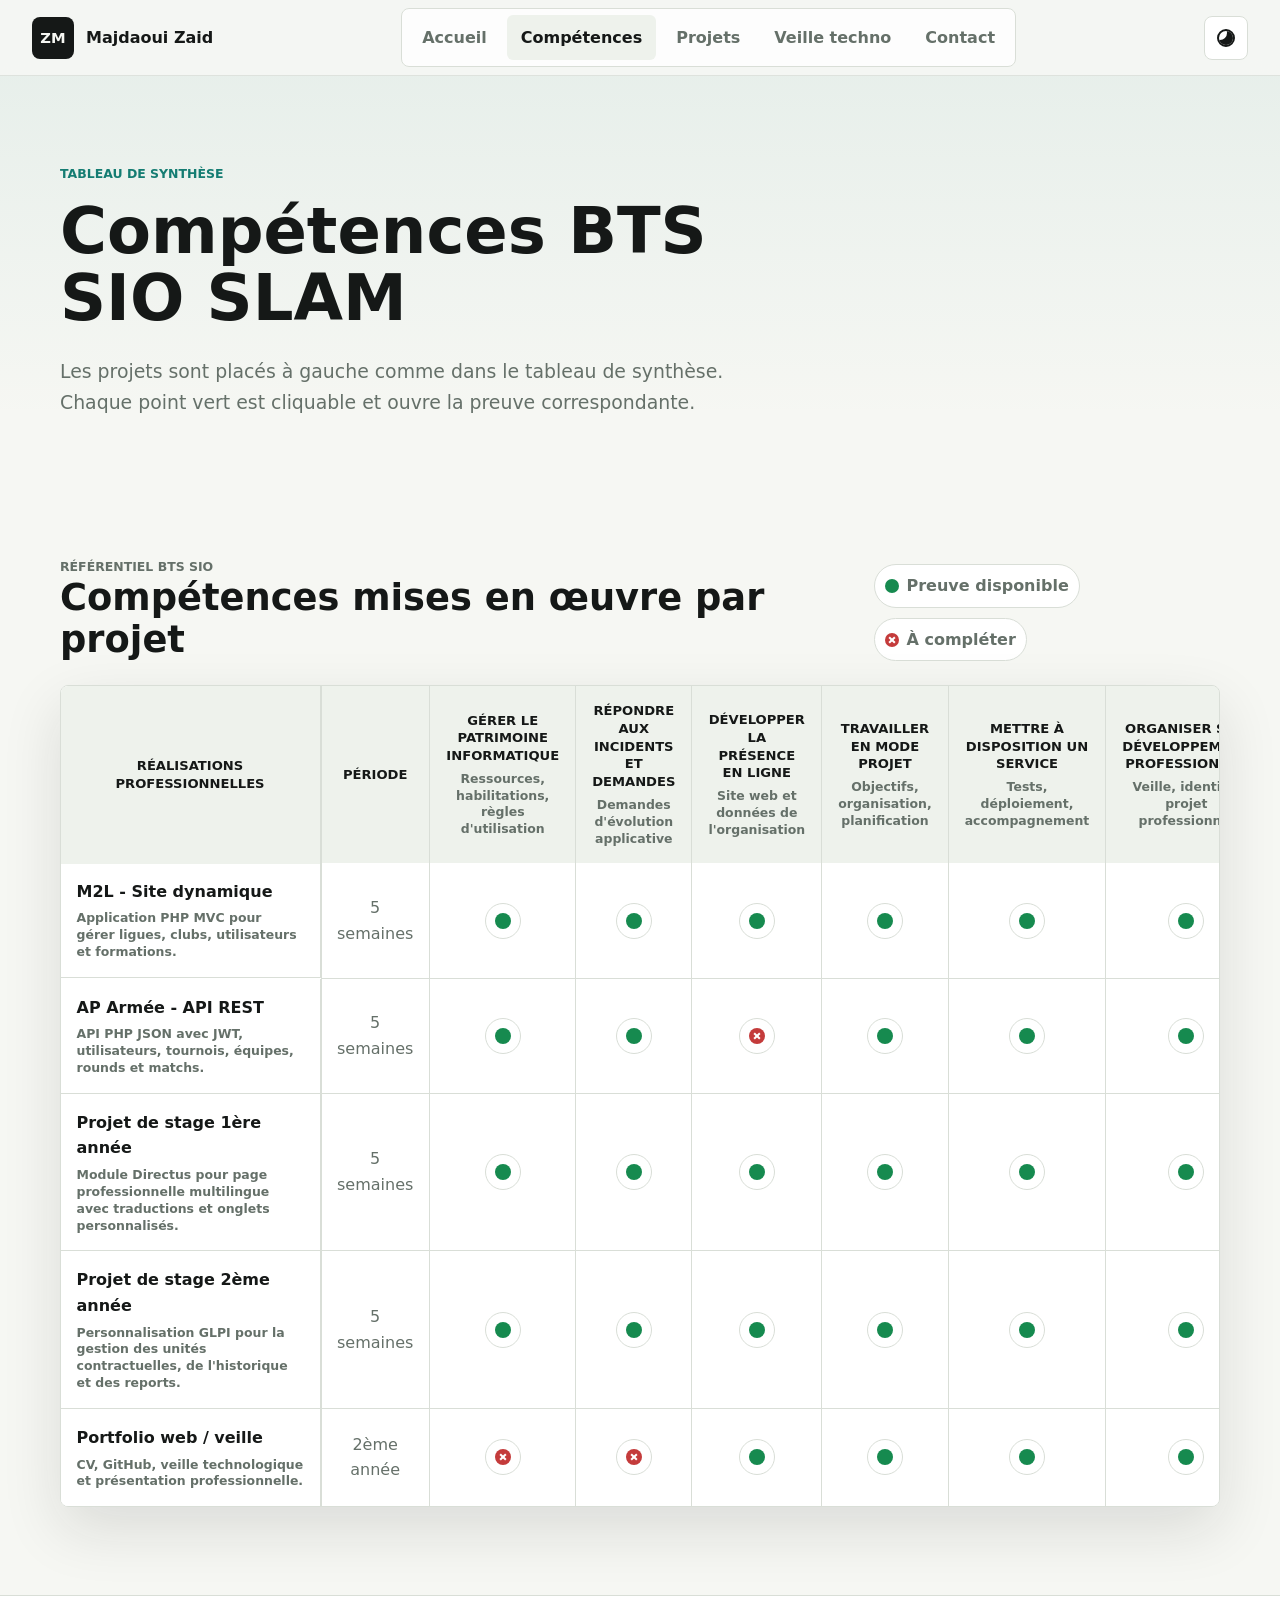
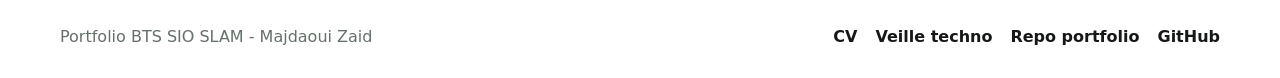
==== competences.html @ 41bd2ec0 "Initial commit Created from https://vercel.com/new" ====
<!DOCTYPE html>
<html lang="fr">
<head>
  <meta charset="UTF-8">
  <meta name="viewport" content="width=device-width, initial-scale=1.0">
  <meta name="description" content="Tableau de synthèse des compétences BTS SIO SLAM de Majdaoui Zaid avec preuves de validation.">
  <title>Compétences | Majdaoui Zaid</title>
  <link rel="stylesheet" href="css/styles.css">
</head>
<body data-page="competences">
  <header class="site-header" data-header>
    <a class="brand" href="index.html" aria-label="Accueil du portfolio">
      <span class="brand-mark">ZM</span>
      <span>Majdaoui Zaid</span>
    </a>
    <button class="nav-toggle" type="button" data-nav-toggle aria-label="Ouvrir le menu">
      <span></span>
      <span></span>
    </button>
    <nav class="main-nav" data-nav>
      <a href="index.html" data-nav-link>Accueil</a>
      <a href="competences.html" data-nav-link>Compétences</a>
      <a href="projets.html" data-nav-link>Projets</a>
      <a href="veille.html" data-nav-link>Veille techno</a>
      <a href="contact.html" data-nav-link>Contact</a>
    </nav>
    <button class="theme-toggle" type="button" data-theme-toggle aria-label="Changer de thème">
      <span class="theme-icon"></span>
    </button>
  </header>

  <main>
    <section class="page-hero">
      <div class="section-inner">
        <div data-reveal>
          <p class="eyebrow">Tableau de synthèse</p>
          <h1>Compétences BTS SIO SLAM</h1>
          <p class="lead">Les projets sont placés à gauche comme dans le tableau de synthèse. Chaque point vert est cliquable et ouvre la preuve correspondante.</p>
        </div>
      </div>
    </section>

    <section class="section">
      <div class="section-inner">
        <div class="table-toolbar" data-reveal>
          <div>
            <p class="eyebrow">Référentiel BTS SIO</p>
            <h2>Compétences mises en œuvre par projet</h2>
          </div>
          <div class="matrix-legend" aria-label="Légende du tableau">
            <span><i class="legend-dot"></i> Preuve disponible</span>
            <span><i class="legend-cross"></i> À compléter</span>
          </div>
        </div>

        <div class="table-wrap synthesis-wrap" data-reveal>
          <table class="synthesis-table">
            <thead>
              <tr>
                <th class="project-head">Réalisations professionnelles</th>
                <th>Période</th>
                <th>
                  <span>Gérer le patrimoine informatique</span>
                  <small>Ressources, habilitations, règles d'utilisation</small>
                </th>
                <th>
                  <span>Répondre aux incidents et demandes</span>
                  <small>Demandes d'évolution applicative</small>
                </th>
                <th>
                  <span>Développer la présence en ligne</span>
                  <small>Site web et données de l'organisation</small>
                </th>
                <th>
                  <span>Travailler en mode projet</span>
                  <small>Objectifs, organisation, planification</small>
                </th>
                <th>
                  <span>Mettre à disposition un service</span>
                  <small>Tests, déploiement, accompagnement</small>
                </th>
                <th>
                  <span>Organiser son développement professionnel</span>
                  <small>Veille, identité, projet professionnel</small>
                </th>
              </tr>
            </thead>
            <tbody>
              <tr>
                <th scope="row">
                  <strong>M2L - Site dynamique</strong>
                  <small>Application PHP MVC pour gérer ligues, clubs, utilisateurs et formations.</small>
                </th>
                <td>5 semaines</td>
                <td><button class="matrix-mark is-valid" type="button" data-evidence-id="standards" aria-label="Voir la preuve M2L pour gérer le patrimoine informatique"><span></span></button></td>
                <td><button class="matrix-mark is-valid" type="button" data-evidence-id="evolutions" aria-label="Voir la preuve M2L pour les demandes applicatives"><span></span></button></td>
                <td><button class="matrix-mark is-valid" type="button" data-evidence-id="presence" aria-label="Voir la preuve M2L pour la présence en ligne"><span></span></button></td>
                <td><button class="matrix-mark is-valid" type="button" data-evidence-id="projet" aria-label="Voir la preuve M2L pour le mode projet"><span></span></button></td>
                <td><button class="matrix-mark is-valid" type="button" data-evidence-id="tests" aria-label="Voir la preuve M2L pour la mise à disposition"><span></span></button></td>
                <td><button class="matrix-mark is-valid" type="button" data-evidence-id="environnement" aria-label="Voir la preuve M2L pour le développement professionnel"><span></span></button></td>
              </tr>
              <tr>
                <th scope="row">
                  <strong>AP Armée - API REST</strong>
                  <small>API PHP JSON avec JWT, utilisateurs, tournois, équipes, rounds et matchs.</small>
                </th>
                <td>5 semaines</td>
                <td><button class="matrix-mark is-valid" type="button" data-evidence-id="habilitations" aria-label="Voir la preuve AP Armée pour gérer le patrimoine informatique"><span></span></button></td>
                <td><button class="matrix-mark is-valid" type="button" data-evidence-id="slam-maintenance" aria-label="Voir la preuve AP Armée pour les demandes applicatives"><span></span></button></td>
                <td><span class="matrix-mark is-missing" aria-label="Non validée"><span></span></span></td>
                <td><button class="matrix-mark is-valid" type="button" data-evidence-id="planning" aria-label="Voir la preuve AP Armée pour le mode projet"><span></span></button></td>
                <td><button class="matrix-mark is-valid" type="button" data-evidence-id="deploiement" aria-label="Voir la preuve AP Armée pour la mise à disposition"><span></span></button></td>
                <td><button class="matrix-mark is-valid" type="button" data-evidence-id="identite" aria-label="Voir la preuve AP Armée pour le développement professionnel"><span></span></button></td>
              </tr>
              <tr>
                <th scope="row">
                  <strong>Projet de stage 1ère année</strong>
                  <small>Module Directus pour page professionnelle multilingue avec traductions et onglets personnalisés.</small>
                </th>
                <td>5 semaines</td>
                <td><button class="matrix-mark is-valid" type="button" data-evidence-id="stage-patrimoine" aria-label="Voir la preuve stage pour gérer le patrimoine informatique"><span></span></button></td>
                <td><button class="matrix-mark is-valid" type="button" data-evidence-id="stage-demandes" aria-label="Voir la preuve stage pour les demandes applicatives"><span></span></button></td>
                <td><button class="matrix-mark is-valid" type="button" data-evidence-id="stage-presence" aria-label="Voir la preuve stage pour la présence en ligne"><span></span></button></td>
                <td><button class="matrix-mark is-valid" type="button" data-evidence-id="stage-projet" aria-label="Voir la preuve stage pour le mode projet"><span></span></button></td>
                <td><button class="matrix-mark is-valid" type="button" data-evidence-id="stage-service" aria-label="Voir la preuve stage pour la mise à disposition"><span></span></button></td>
                <td><button class="matrix-mark is-valid" type="button" data-evidence-id="stage-pro" aria-label="Voir la preuve stage pour le développement professionnel"><span></span></button></td>
              </tr>
              <tr>
                <th scope="row">
                  <strong>Projet de stage 2ème année</strong>
                  <small>Personnalisation GLPI pour la gestion des unités contractuelles, de l'historique et des reports.</small>
                </th>
                <td>5 semaines</td>
                <td><button class="matrix-mark is-valid" type="button" data-evidence-id="stage2-patrimoine" aria-label="Voir la preuve stage GLPI pour gérer le patrimoine informatique"><span></span></button></td>
                <td><button class="matrix-mark is-valid" type="button" data-evidence-id="stage2-demandes" aria-label="Voir la preuve stage GLPI pour les demandes applicatives"><span></span></button></td>
                <td><button class="matrix-mark is-valid" type="button" data-evidence-id="stage2-presence" aria-label="Voir la preuve stage GLPI pour la présence en ligne"><span></span></button></td>
                <td><button class="matrix-mark is-valid" type="button" data-evidence-id="stage2-projet" aria-label="Voir la preuve stage GLPI pour le mode projet"><span></span></button></td>
                <td><button class="matrix-mark is-valid" type="button" data-evidence-id="stage2-service" aria-label="Voir la preuve stage GLPI pour la mise à disposition"><span></span></button></td>
                <td><button class="matrix-mark is-valid" type="button" data-evidence-id="stage2-pro" aria-label="Voir la preuve stage GLPI pour le développement professionnel"><span></span></button></td>
              </tr>
              <tr>
                <th scope="row">
                  <strong>Portfolio web / veille</strong>
                  <small>CV, GitHub, veille technologique et présentation professionnelle.</small>
                </th>
                <td>2ème année</td>
                <td><span class="matrix-mark is-missing" aria-label="Non validée"><span></span></span></td>
                <td><span class="matrix-mark is-missing" aria-label="Non validée"><span></span></span></td>
                <td><button class="matrix-mark is-valid" type="button" data-evidence-id="identite" aria-label="Voir la preuve portfolio pour la présence en ligne"><span></span></button></td>
                <td><button class="matrix-mark is-valid" type="button" data-evidence-id="professionnel" aria-label="Voir la preuve portfolio pour le mode projet"><span></span></button></td>
                <td><button class="matrix-mark is-valid" type="button" data-evidence-id="documentation" aria-label="Voir la preuve portfolio pour la mise à disposition"><span></span></button></td>
                <td><button class="matrix-mark is-valid" type="button" data-evidence-id="veille" aria-label="Voir la preuve portfolio pour le développement professionnel"><span></span></button></td>
              </tr>
            </tbody>
          </table>
        </div>

      </div>
    </section>
  </main>

  <dialog class="evidence-modal" data-evidence-modal>
    <div class="modal-card">
      <button class="icon-button modal-close" type="button" data-modal-close aria-label="Fermer">&times;</button>
      <div class="modal-content">
        <div>
          <p class="eyebrow" data-modal-project></p>
          <h2 data-modal-title></h2>
          <p data-modal-description></p>
          <dl class="proof-list">
            <div>
              <dt>Projet concerné</dt>
              <dd data-modal-project-detail></dd>
            </div>
            <div>
              <dt>Preuve</dt>
              <dd data-modal-proof></dd>
            </div>
          </dl>
        </div>
        <figure class="modal-figure">
          <img data-modal-image src="" alt="">
          <figcaption data-modal-caption></figcaption>
        </figure>
      </div>
    </div>
  </dialog>

  <footer class="site-footer">
    <div class="section-inner footer-grid">
      <p>Portfolio BTS SIO SLAM - Majdaoui Zaid</p>
      <div class="footer-links">
        <a href="assets/cv-Majd.pdf" target="_blank" rel="noopener">CV</a>
        <a href="veille.html">Veille techno</a>
        <a href="https://github.com/ZaidMajd/portfolioZaid" target="_blank" rel="noopener">Repo portfolio</a>
        <a href="https://github.com/ZaidMajd" target="_blank" rel="noopener">GitHub</a>
      </div>
    </div>
  </footer>

  <script src="js/main.js"></script>
</body>
</html>
---- css/styles.css ----
:root {
  color-scheme: light;
  --bg: #f6f7f3;
  --surface: #ffffff;
  --surface-soft: #eef2ec;
  --text: #151817;
  --muted: #657069;
  --line: #d9ded7;
  --accent: #147c72;
  --accent-2: #c65f46;
  --accent-3: #556d9a;
  --success: #168a4f;
  --danger: #c43b3b;
  --shadow: 0 22px 60px rgba(21, 24, 23, 0.12);
  --radius: 8px;
  --header-height: 76px;
}

html[data-theme="dark"] {
  color-scheme: dark;
  --bg: #111412;
  --surface: #191d1a;
  --surface-soft: #202720;
  --text: #f3f4ef;
  --muted: #aeb8af;
  --line: #313a33;
  --accent: #4cc0ad;
  --accent-2: #e08a70;
  --accent-3: #93a8d8;
  --shadow: 0 22px 60px rgba(0, 0, 0, 0.32);
}

* {
  box-sizing: border-box;
}

html {
  scroll-behavior: smooth;
}

body {
  margin: 0;
  min-height: 100vh;
  background:
    linear-gradient(180deg, rgba(20, 124, 114, 0.08), transparent 420px),
    var(--bg);
  color: var(--text);
  font-family: Inter, ui-sans-serif, system-ui, -apple-system, BlinkMacSystemFont, "Segoe UI", sans-serif;
  font-size: 16px;
  line-height: 1.6;
}

body.nav-open {
  overflow: hidden;
}

img {
  display: block;
  max-width: 100%;
}

a {
  color: inherit;
  text-decoration: none;
}

button,
input,
textarea {
  font: inherit;
}

.site-header {
  position: sticky;
  top: 0;
  z-index: 30;
  display: grid;
  grid-template-columns: auto 1fr auto;
  align-items: center;
  min-height: var(--header-height);
  padding: 0 32px;
  border-bottom: 1px solid color-mix(in srgb, var(--line), transparent 20%);
  background: color-mix(in srgb, var(--bg), transparent 8%);
  backdrop-filter: blur(18px);
}

.brand {
  display: inline-flex;
  align-items: center;
  gap: 12px;
  font-weight: 800;
}

.brand-mark {
  display: grid;
  place-items: center;
  width: 42px;
  height: 42px;
  border-radius: var(--radius);
  background: var(--text);
  color: var(--bg);
  font-size: 0.92rem;
}

.main-nav {
  justify-self: center;
  display: inline-flex;
  gap: 6px;
  padding: 6px;
  border: 1px solid var(--line);
  border-radius: var(--radius);
  background: color-mix(in srgb, var(--surface), transparent 20%);
}

.main-nav a {
  position: relative;
  padding: 10px 14px;
  border-radius: 6px;
  color: var(--muted);
  font-weight: 700;
  transition: color 180ms ease, background 180ms ease;
}

.main-nav a:hover,
.main-nav a.is-active {
  color: var(--text);
  background: var(--surface-soft);
}

.theme-toggle,
.nav-toggle,
.icon-button {
  display: grid;
  place-items: center;
  width: 44px;
  height: 44px;
  border: 1px solid var(--line);
  border-radius: var(--radius);
  background: var(--surface);
  color: var(--text);
  cursor: pointer;
  transition: transform 180ms ease, border-color 180ms ease, background 180ms ease;
}

.theme-toggle:hover,
.nav-toggle:hover,
.icon-button:hover {
  transform: translateY(-2px);
  border-color: var(--accent);
}

.theme-icon {
  width: 18px;
  height: 18px;
  border-radius: 50%;
  border: 2px solid currentColor;
  box-shadow: inset -6px -5px 0 currentColor;
}

html[data-theme="dark"] .theme-icon {
  box-shadow: inset 6px 5px 0 transparent;
}

.nav-toggle {
  display: none;
}

.nav-toggle span {
  width: 18px;
  height: 2px;
  background: currentColor;
}

.section,
.page-hero,
.hero {
  padding: 88px 0;
}

.hero {
  min-height: calc(100vh - var(--header-height));
  display: grid;
  align-items: center;
}

.section-inner {
  width: min(1160px, calc(100% - 40px));
  margin: 0 auto;
}

.hero-grid,
.page-hero-grid,
.split-layout,
.contact-grid {
  display: grid;
  grid-template-columns: minmax(0, 1.1fr) minmax(320px, 0.9fr);
  gap: 48px;
  align-items: center;
}

.page-hero {
  padding-bottom: 52px;
}

.hero-copy h1,
.page-hero h1 {
  max-width: 780px;
  margin: 0;
  font-size: 4rem;
  line-height: 1.05;
}

.section-heading h2,
.split-layout h2,
.table-toolbar h2,
.slim-heading h2 {
  margin: 0;
  font-size: 2.3rem;
  line-height: 1.15;
}

.eyebrow {
  margin: 0 0 14px;
  color: var(--accent);
  font-size: 0.78rem;
  font-weight: 900;
  text-transform: uppercase;
}

.lead {
  max-width: 710px;
  margin: 24px 0 0;
  color: var(--muted);
  font-size: 1.18rem;
}

.hero-actions {
  display: flex;
  flex-wrap: wrap;
  gap: 12px;
  margin-top: 34px;
}

.button {
  display: inline-flex;
  align-items: center;
  justify-content: center;
  min-height: 46px;
  padding: 0 18px;
  border: 1px solid transparent;
  border-radius: var(--radius);
  font-weight: 800;
  transition: transform 180ms ease, box-shadow 180ms ease, background 180ms ease, border-color 180ms ease;
}

.button:hover {
  transform: translateY(-2px);
}

.button-primary {
  background: var(--accent);
  color: #ffffff;
  box-shadow: 0 16px 34px color-mix(in srgb, var(--accent), transparent 70%);
}

.button-secondary {
  border-color: var(--line);
  background: var(--surface);
  color: var(--text);
}

.quick-facts {
  display: grid;
  grid-template-columns: repeat(3, minmax(0, 1fr));
  gap: 12px;
  margin: 40px 0 0;
}

.quick-facts div,
.tech-card,
.contact-item,
.contact-form,
.project-card,
.profile-panel {
  border: 1px solid var(--line);
  border-radius: var(--radius);
  background: color-mix(in srgb, var(--surface), transparent 3%);
  box-shadow: var(--shadow);
}

.quick-facts div {
  padding: 16px;
  box-shadow: none;
}

.quick-facts dt {
  color: var(--muted);
  font-size: 0.78rem;
  font-weight: 800;
  text-transform: uppercase;
}

.quick-facts dd {
  margin: 4px 0 0;
  font-weight: 900;
}

.profile-panel {
  overflow: hidden;
  align-self: stretch;
}

.profile-photo-wrap {
  aspect-ratio: 1 / 1;
  background: linear-gradient(135deg, var(--surface-soft), color-mix(in srgb, var(--accent), transparent 70%));
}

.profile-photo {
  width: 100%;
  height: 100%;
  object-fit: cover;
}

.profile-body {
  padding: 26px;
}

.profile-body h2 {
  margin: 4px 0 10px;
  font-size: 2rem;
}

.profile-body p {
  margin: 0;
  color: var(--muted);
}

.profile-kicker {
  color: var(--accent-2) !important;
  font-weight: 900;
  text-transform: uppercase;
}

.profile-tags,
.tag-list {
  display: flex;
  flex-wrap: wrap;
  gap: 8px;
  margin-top: 18px;
}

.profile-tags span,
.tag-list span {
  border: 1px solid var(--line);
  border-radius: 999px;
  padding: 6px 10px;
  background: var(--surface-soft);
  color: var(--text);
  font-size: 0.88rem;
  font-weight: 800;
}

.surface {
  background: var(--surface-soft);
}

.rich-text p {
  margin: 0 0 18px;
  color: var(--muted);
  font-size: 1.06rem;
}

.section-heading {
  margin-bottom: 28px;
}

.tech-grid {
  display: grid;
  grid-template-columns: repeat(4, minmax(0, 1fr));
  gap: 16px;
}

.tech-card {
  padding: 22px;
  box-shadow: none;
  transition: transform 180ms ease, border-color 180ms ease, box-shadow 180ms ease;
}

.tech-card:hover,
.project-card:hover {
  transform: translateY(-4px);
  border-color: color-mix(in srgb, var(--accent), var(--line) 40%);
  box-shadow: var(--shadow);
}

.tech-icon,
.contact-icon {
  display: grid;
  place-items: center;
  width: 42px;
  height: 42px;
  border-radius: var(--radius);
  background: var(--text);
  color: var(--bg);
  font-weight: 900;
}

.tech-card h3 {
  margin: 16px 0 6px;
  font-size: 1.25rem;
}

.tech-card p {
  margin: 0 0 18px;
  color: var(--muted);
}

.progress {
  height: 8px;
  overflow: hidden;
  border-radius: 999px;
  background: var(--surface-soft);
}

.progress span {
  display: block;
  width: var(--value);
  height: 100%;
  border-radius: inherit;
  background: linear-gradient(90deg, var(--accent), var(--accent-2));
}

.table-toolbar {
  display: flex;
  justify-content: space-between;
  gap: 24px;
  align-items: end;
  margin-bottom: 24px;
}

.table-toolbar p {
  max-width: 360px;
  margin: 0;
  color: var(--muted);
}

.table-wrap {
  overflow-x: auto;
  border: 1px solid var(--line);
  border-radius: var(--radius);
  background: var(--surface);
}

.synthesis-wrap {
  box-shadow: var(--shadow);
}

.matrix-legend {
  display: flex;
  flex-wrap: wrap;
  gap: 10px;
  color: var(--muted);
  font-weight: 800;
}

.matrix-legend span {
  display: inline-flex;
  align-items: center;
  gap: 8px;
  padding: 8px 10px;
  border: 1px solid var(--line);
  border-radius: 999px;
  background: var(--surface);
}

.legend-dot,
.legend-cross {
  position: relative;
  width: 14px;
  height: 14px;
  border-radius: 50%;
  flex: 0 0 auto;
}

.legend-dot {
  background: var(--success);
}

.legend-cross {
  background: var(--danger);
}

.legend-cross::before,
.legend-cross::after {
  content: "";
  position: absolute;
  top: 6px;
  left: 3px;
  width: 8px;
  height: 2px;
  background: #fff;
}

.legend-cross::before {
  transform: rotate(45deg);
}

.legend-cross::after {
  transform: rotate(-45deg);
}

.synthesis-table {
  width: 100%;
  min-width: 1120px;
  border-collapse: separate;
  border-spacing: 0;
}

.synthesis-table th,
.synthesis-table td {
  padding: 16px;
  border-right: 1px solid var(--line);
  border-bottom: 1px solid var(--line);
  text-align: center;
  vertical-align: middle;
}

.synthesis-table th:last-child,
.synthesis-table td:last-child {
  border-right: 0;
}

.synthesis-table tr:last-child th,
.synthesis-table tr:last-child td {
  border-bottom: 0;
}

.synthesis-table thead th {
  background: var(--surface-soft);
  color: var(--text);
  font-size: 0.82rem;
  line-height: 1.35;
  text-transform: uppercase;
}

.synthesis-table thead th span {
  display: block;
  font-weight: 900;
}

.synthesis-table thead th small,
.synthesis-table tbody th small {
  display: block;
  margin-top: 6px;
  color: var(--muted);
  font-size: 0.78rem;
  line-height: 1.35;
  text-transform: none;
}

.synthesis-table tbody th {
  background: var(--surface);
  text-align: left;
}

.synthesis-table tbody th strong {
  display: block;
  color: var(--text);
  font-size: 1rem;
}

.synthesis-table tbody td {
  color: var(--muted);
}

.synthesis-table .project-head,
.synthesis-table tbody th {
  position: sticky;
  left: 0;
  z-index: 2;
  min-width: 260px;
  max-width: 320px;
  box-shadow: 1px 0 0 var(--line);
}

.synthesis-table thead .project-head {
  z-index: 3;
}

.matrix-mark {
  position: relative;
  display: inline-grid;
  place-items: center;
  width: 36px;
  height: 36px;
  border: 1px solid var(--line);
  border-radius: 50%;
  background: var(--surface);
  color: var(--text);
}

button.matrix-mark {
  cursor: pointer;
  transition: transform 180ms ease, border-color 180ms ease, box-shadow 180ms ease;
}

button.matrix-mark:hover,
button.matrix-mark:focus-visible {
  transform: translateY(-2px);
  border-color: var(--accent);
  box-shadow: 0 0 0 4px color-mix(in srgb, var(--accent), transparent 82%);
  outline: none;
}

.matrix-mark span {
  position: relative;
  display: block;
  width: 16px;
  height: 16px;
  border-radius: 50%;
}

.matrix-mark.is-valid span {
  background: var(--success);
}

.matrix-mark.is-missing span {
  background: var(--danger);
}

.matrix-mark.is-missing span::before,
.matrix-mark.is-missing span::after {
  content: "";
  position: absolute;
  top: 7px;
  left: 4px;
  width: 8px;
  height: 2px;
  background: #fff;
}

.matrix-mark.is-missing span::before {
  transform: rotate(45deg);
}

.matrix-mark.is-missing span::after {
  transform: rotate(-45deg);
}

.skills-table {
  width: 100%;
  min-width: 880px;
  border-collapse: collapse;
}

.skills-table th,
.skills-table td {
  padding: 16px;
  border-bottom: 1px solid var(--line);
  text-align: left;
  vertical-align: top;
}

.skills-table th {
  background: var(--surface-soft);
  font-size: 0.82rem;
  text-transform: uppercase;
}

.skills-table td:first-child {
  width: 260px;
  color: var(--muted);
  font-weight: 800;
}

.skills-table tr:last-child td {
  border-bottom: 0;
}

.skills-table.compact td:first-child {
  width: auto;
  color: var(--text);
}

.slim-heading {
  margin-top: 44px;
}

.status {
  display: inline-flex;
  align-items: center;
  gap: 8px;
  min-height: 34px;
  padding: 6px 10px;
  border: 1px solid var(--line);
  border-radius: 999px;
  background: var(--surface);
  color: var(--text);
  font-size: 0.88rem;
  font-weight: 900;
  white-space: nowrap;
}

button.status {
  cursor: pointer;
}

button.status:hover {
  border-color: var(--accent);
}

.status span:first-child {
  position: relative;
  display: grid;
  place-items: center;
  width: 16px;
  height: 16px;
  border-radius: 50%;
}

.status.is-valid span:first-child {
  background: var(--success);
}

.status.is-valid span:first-child::after {
  content: "";
  width: 7px;
  height: 4px;
  border-left: 2px solid #fff;
  border-bottom: 2px solid #fff;
  transform: rotate(-45deg) translate(1px, -1px);
}

.status.is-missing {
  color: var(--danger);
}

.status.is-missing span:first-child {
  background: var(--danger);
}

.status.is-missing span:first-child::before,
.status.is-missing span:first-child::after {
  content: "";
  position: absolute;
  width: 8px;
  height: 2px;
  background: #fff;
}

.status.is-missing span:first-child::before {
  transform: rotate(45deg);
}

.status.is-missing span:first-child::after {
  transform: rotate(-45deg);
}

.evidence-modal {
  width: min(980px, calc(100% - 28px));
  border: 0;
  padding: 0;
  border-radius: var(--radius);
  background: transparent;
  color: var(--text);
}

.evidence-modal::backdrop {
  background: rgba(0, 0, 0, 0.58);
  backdrop-filter: blur(6px);
}

.modal-card {
  position: relative;
  border: 1px solid var(--line);
  border-radius: var(--radius);
  background: var(--surface);
  box-shadow: var(--shadow);
}

.modal-close {
  position: absolute;
  top: 14px;
  right: 14px;
  z-index: 2;
  font-size: 1.6rem;
}

.modal-content {
  display: grid;
  grid-template-columns: minmax(0, 0.85fr) minmax(300px, 1.15fr);
  gap: 24px;
  padding: 34px;
}

.modal-content h2 {
  margin: 0 44px 12px 0;
  font-size: 2rem;
  line-height: 1.15;
}

.modal-content p {
  margin: 0;
  color: var(--muted);
}

.proof-list {
  display: grid;
  gap: 12px;
  margin: 24px 0 0;
}

.proof-list div {
  padding: 14px;
  border: 1px solid var(--line);
  border-radius: var(--radius);
}

.proof-list dt {
  color: var(--accent);
  font-size: 0.78rem;
  font-weight: 900;
  text-transform: uppercase;
}

.proof-list dd {
  margin: 4px 0 0;
}

.modal-figure {
  margin: 0;
}

.modal-figure img {
  width: 100%;
  max-height: 480px;
  object-fit: contain;
  border: 1px solid var(--line);
  border-radius: var(--radius);
  background: #fff;
}

.modal-figure figcaption {
  margin-top: 10px;
  color: var(--muted);
  font-size: 0.9rem;
}

.projects-stack {
  display: grid;
  gap: 28px;
}

.project-card {
  display: grid;
  grid-template-columns: minmax(320px, 0.9fr) minmax(0, 1.1fr);
  overflow: hidden;
  transition: transform 180ms ease, border-color 180ms ease, box-shadow 180ms ease;
}

.project-media {
  min-height: 100%;
  background: var(--surface-soft);
}

.pixel-art-media {
  display: grid;
  place-items: center;
  padding: 36px;
}

.project-media img {
  width: 100%;
  height: 100%;
  min-height: 360px;
  object-fit: cover;
  cursor: zoom-in;
}

.pixel-art-media img {
  width: min(100%, 420px);
  height: auto;
  min-height: 0;
  object-fit: contain;
  image-rendering: pixelated;
}

.project-media-contain {
  display: grid;
  place-items: center;
  padding: 18px;
}

.project-media-contain img {
  height: auto;
  min-height: 0;
  object-fit: contain;
  background: #ffffff;
}

.project-content {
  padding: 30px;
}

.project-title-row {
  display: flex;
  justify-content: space-between;
  gap: 18px;
  align-items: start;
  margin-bottom: 18px;
}

.project-title-row h2 {
  margin: 0;
  font-size: 2rem;
}

.project-content > p {
  margin: 0 0 22px;
  color: var(--muted);
}

.project-details {
  display: grid;
  gap: 18px;
}

.project-details h3 {
  margin: 0 0 8px;
  font-size: 1rem;
}

.project-details ul {
  margin: 0;
  padding-left: 18px;
  color: var(--muted);
}

.shot-grid {
  display: grid;
  grid-template-columns: repeat(3, minmax(0, 1fr));
  gap: 10px;
  margin-top: 22px;
}

.shot-grid img {
  width: 100%;
  aspect-ratio: 4 / 3;
  object-fit: cover;
  border: 1px solid var(--line);
  border-radius: var(--radius);
  background: var(--surface-soft);
  transition: transform 180ms ease;
  cursor: zoom-in;
}

.pixel-art-grid img {
  object-fit: contain;
  padding: 16px;
  image-rendering: pixelated;
}

.shot-grid-contain img {
  object-fit: contain;
  background: #ffffff;
}

.shot-grid img:hover,
.project-media img:hover {
  transform: scale(1.03);
}

.shot-grid img:focus-visible,
.project-media img:focus-visible {
  outline: 3px solid var(--accent);
  outline-offset: 3px;
}

.image-lightbox {
  width: min(1180px, calc(100% - 28px));
  border: 0;
  padding: 0;
  border-radius: var(--radius);
  background: transparent;
  color: var(--text);
}

.image-lightbox::backdrop {
  background: rgba(0, 0, 0, 0.72);
  backdrop-filter: blur(8px);
}

.lightbox-card {
  position: relative;
  padding: 18px;
  border: 1px solid var(--line);
  border-radius: var(--radius);
  background: var(--surface);
  box-shadow: var(--shadow);
}

.lightbox-close {
  position: absolute;
  top: 16px;
  right: 16px;
  z-index: 2;
  font-size: 1.6rem;
}

.lightbox-card img {
  width: 100%;
  max-height: 78vh;
  object-fit: contain;
  border-radius: var(--radius);
  background: #fff;
}

.lightbox-card p {
  margin: 12px 4px 0;
  color: var(--muted);
  font-weight: 800;
}

.contact-grid {
  grid-template-columns: 0.85fr 1.15fr;
  align-items: start;
}

.watch-hero-grid {
  display: grid;
  grid-template-columns: minmax(0, 1.05fr) minmax(320px, 0.95fr);
  gap: 36px;
  align-items: center;
}

.watch-panel,
.watch-card,
.watch-insight,
.source-card,
.watch-checklist article {
  border: 1px solid var(--line);
  border-radius: var(--radius);
  background: color-mix(in srgb, var(--surface), transparent 2%);
  box-shadow: var(--shadow);
}

.watch-panel {
  overflow: hidden;
}

.watch-illustration {
  width: 100%;
  background: linear-gradient(135deg, color-mix(in srgb, var(--accent), transparent 84%), color-mix(in srgb, var(--accent-2), transparent 88%));
}

.watch-panel-body {
  display: grid;
  gap: 16px;
  padding: 22px;
}

.watch-facts {
  display: grid;
  gap: 12px;
  margin: 0;
}

.watch-facts div {
  padding: 14px;
  border: 1px solid var(--line);
  border-radius: var(--radius);
  background: var(--surface-soft);
}

.watch-facts dt {
  color: var(--accent);
  font-size: 0.78rem;
  font-weight: 900;
  text-transform: uppercase;
}

.watch-facts dd {
  margin: 6px 0 0;
  font-weight: 800;
}

.watch-grid,
.source-grid,
.watch-insights,
.watch-checklist {
  display: grid;
  gap: 18px;
}

.watch-grid {
  grid-template-columns: repeat(2, minmax(0, 1fr));
}

.watch-card,
.watch-insight,
.source-card,
.watch-checklist article {
  padding: 22px;
}

.watch-card h3,
.watch-insight h3,
.source-card h3 {
  margin: 0 0 12px;
  font-size: 1.35rem;
}

.watch-card > p,
.watch-insight p,
.source-card p,
.watch-checklist p {
  margin: 0;
  color: var(--muted);
}

.watch-list {
  margin: 18px 0 0;
  padding-left: 18px;
  color: var(--muted);
}

.watch-source {
  margin-top: 18px !important;
  font-size: 0.95rem;
}

.watch-source a,
.source-card a {
  color: var(--accent);
  font-weight: 800;
}

.watch-source a:hover,
.source-card a:hover {
  text-decoration: underline;
}

.watch-insights {
  grid-template-columns: repeat(3, minmax(0, 1fr));
}

.watch-checklist {
  grid-template-columns: repeat(2, minmax(0, 1fr));
}

.watch-checklist strong {
  display: block;
  margin-bottom: 8px;
  font-size: 1.02rem;
}

.source-grid {
  grid-template-columns: repeat(2, minmax(0, 1fr));
}

.source-meta {
  margin-top: 10px !important;
  font-size: 0.92rem;
}

.contact-panel {
  display: grid;
  gap: 12px;
}

.contact-item {
  display: flex;
  gap: 14px;
  align-items: center;
  padding: 18px;
  box-shadow: none;
  transition: transform 180ms ease, border-color 180ms ease;
}

a.contact-item:hover {
  transform: translateY(-2px);
  border-color: var(--accent);
}

.contact-item small {
  display: block;
  color: var(--muted);
  font-weight: 800;
}

.contact-item strong {
  word-break: break-word;
}

.contact-item.is-muted {
  opacity: 0.75;
}

.contact-form {
  display: grid;
  gap: 18px;
  padding: 26px;
  box-shadow: none;
}

.form-row {
  display: grid;
  gap: 8px;
}

.form-row label {
  font-weight: 900;
}

.form-row input,
.form-row textarea {
  width: 100%;
  border: 1px solid var(--line);
  border-radius: var(--radius);
  padding: 13px 14px;
  background: var(--surface-soft);
  color: var(--text);
  outline: none;
  transition: border-color 180ms ease, box-shadow 180ms ease;
}

.form-row input:focus,
.form-row textarea:focus {
  border-color: var(--accent);
  box-shadow: 0 0 0 4px color-mix(in srgb, var(--accent), transparent 82%);
}

.form-status {
  min-height: 24px;
  margin: 0;
  color: var(--accent);
  font-weight: 800;
}

.site-footer {
  border-top: 1px solid var(--line);
  padding: 28px 0;
  background: var(--surface);
}

.footer-grid {
  display: flex;
  justify-content: space-between;
  gap: 18px;
  align-items: center;
}

.footer-grid p {
  margin: 0;
  color: var(--muted);
}

.footer-links {
  display: flex;
  gap: 18px;
  font-weight: 900;
}

.footer-links a:hover {
  color: var(--accent);
}

[data-reveal] {
  opacity: 0;
  transform: translateY(18px);
  transition: opacity 520ms ease, transform 520ms ease;
}

[data-reveal].is-visible {
  opacity: 1;
  transform: translateY(0);
}

@media (max-width: 980px) {
  .site-header {
    grid-template-columns: auto auto auto;
    justify-content: space-between;
    padding: 0 20px;
  }

  .nav-toggle {
    display: grid;
  }

  .main-nav {
    position: fixed;
    inset: var(--header-height) 16px auto 16px;
    display: grid;
    transform: translateY(-16px);
    opacity: 0;
    pointer-events: none;
    box-shadow: var(--shadow);
    transition: opacity 180ms ease, transform 180ms ease;
  }

  body.nav-open .main-nav {
    transform: translateY(0);
    opacity: 1;
    pointer-events: auto;
  }

  .hero-grid,
  .page-hero-grid,
  .split-layout,
  .contact-grid,
  .project-card,
  .modal-content,
  .watch-hero-grid {
    grid-template-columns: 1fr;
  }

  .hero-copy h1,
  .page-hero h1 {
    font-size: 3rem;
  }

  .tech-grid {
    grid-template-columns: repeat(2, minmax(0, 1fr));
  }

  .project-media img {
    min-height: 280px;
  }
}

@media (max-width: 640px) {
  .section,
  .page-hero,
  .hero {
    padding: 58px 0;
  }

  .section-inner {
    width: min(100% - 28px, 1160px);
  }

  .hero-copy h1,
  .page-hero h1 {
    font-size: 2.35rem;
  }

  .lead {
    font-size: 1rem;
  }

  .quick-facts,
  .tech-grid,
  .shot-grid,
  .watch-grid,
  .watch-insights,
  .watch-checklist,
  .source-grid {
    grid-template-columns: 1fr;
  }

  .table-toolbar,
  .project-title-row,
  .footer-grid {
    align-items: start;
    flex-direction: column;
  }

  .project-content,
  .modal-content,
  .contact-form {
    padding: 22px;
  }

  .project-media img {
    min-height: 220px;
  }
}
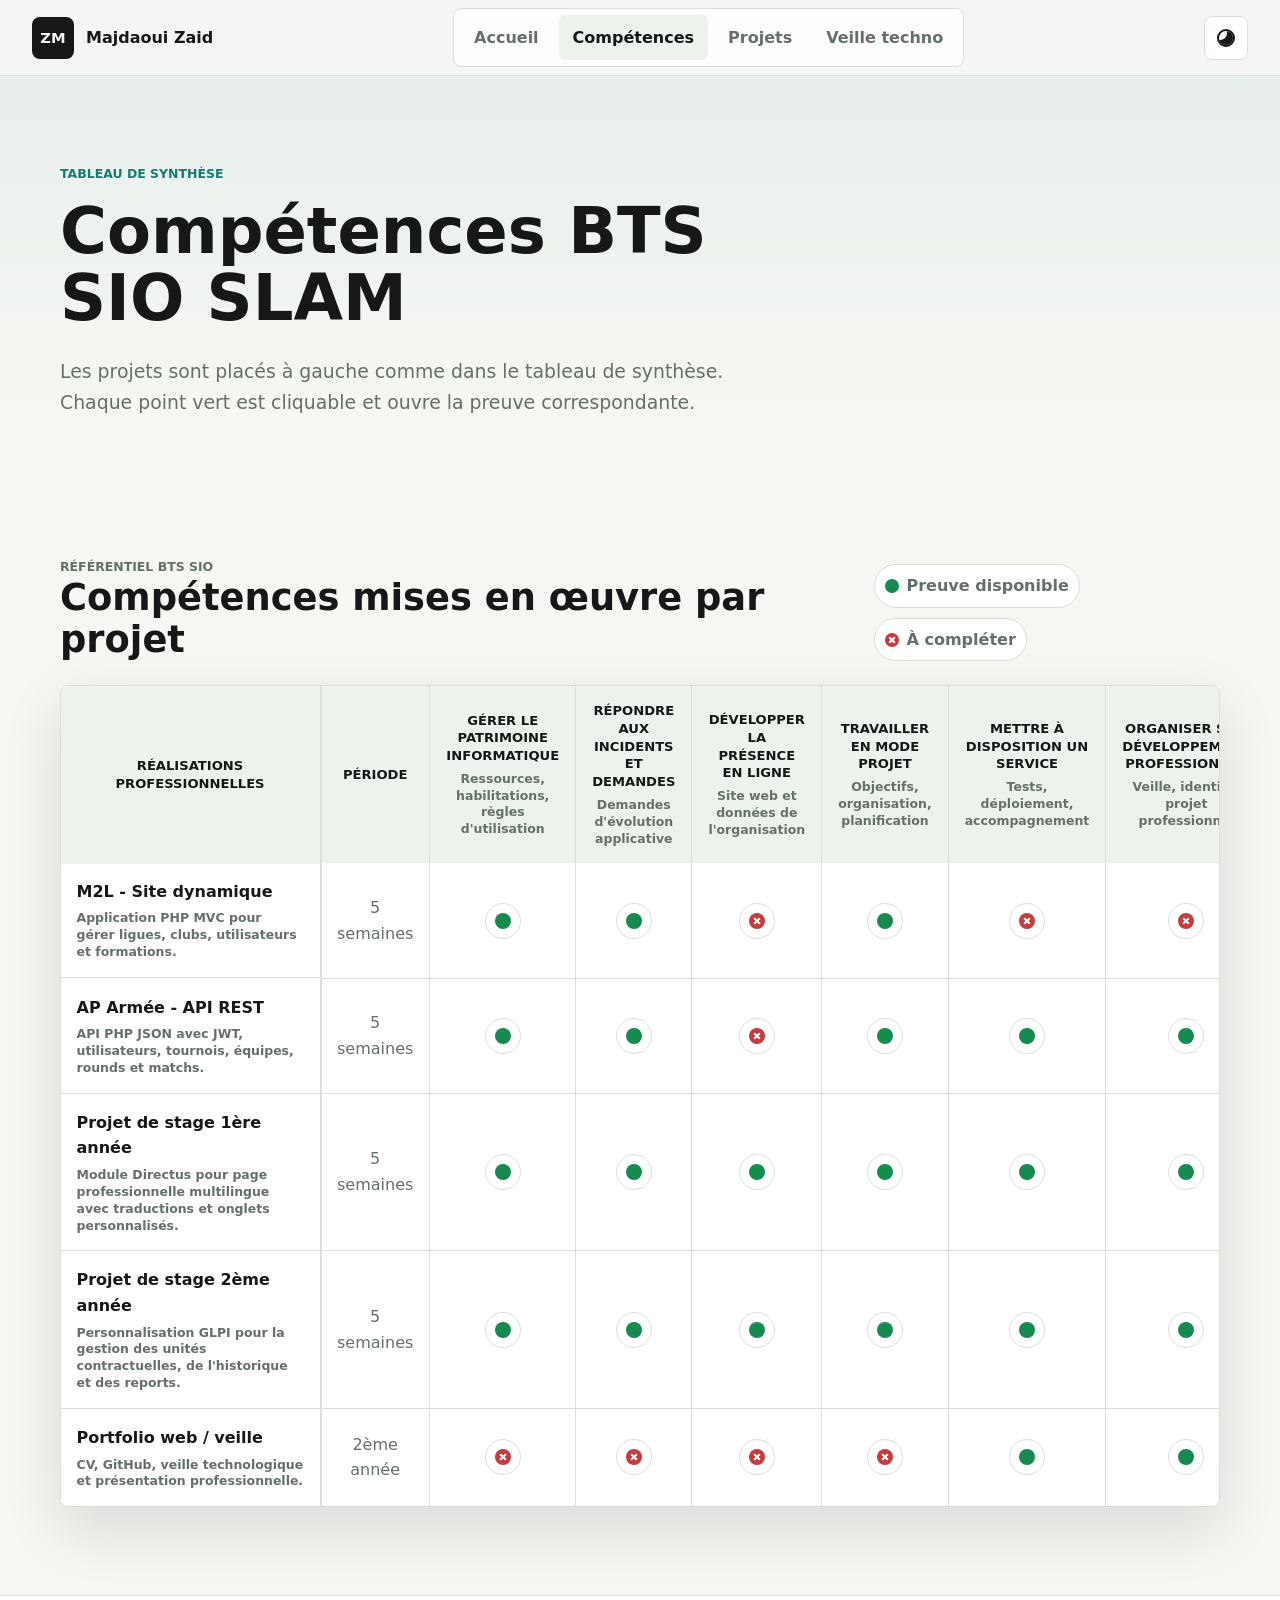
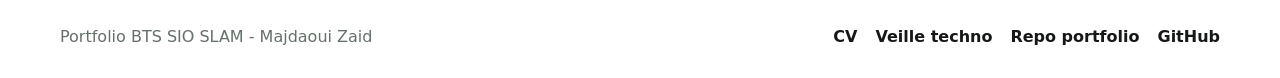
==== commit a2642074: "bug" ====
--- a/competences.html
+++ b/competences.html
@@ -22,7 +22,6 @@
       <a href="competences.html" data-nav-link>Compétences</a>
       <a href="projets.html" data-nav-link>Projets</a>
       <a href="veille.html" data-nav-link>Veille techno</a>
-      <a href="contact.html" data-nav-link>Contact</a>
     </nav>
     <button class="theme-toggle" type="button" data-theme-toggle aria-label="Changer de thème">
       <span class="theme-icon"></span>
@@ -94,10 +93,10 @@
                 <td>5 semaines</td>
                 <td><button class="matrix-mark is-valid" type="button" data-evidence-id="standards" aria-label="Voir la preuve M2L pour gérer le patrimoine informatique"><span></span></button></td>
                 <td><button class="matrix-mark is-valid" type="button" data-evidence-id="evolutions" aria-label="Voir la preuve M2L pour les demandes applicatives"><span></span></button></td>
-                <td><button class="matrix-mark is-valid" type="button" data-evidence-id="presence" aria-label="Voir la preuve M2L pour la présence en ligne"><span></span></button></td>
+                <td><span class="matrix-mark is-missing" aria-label="Non validée"><span></span></span></td>
                 <td><button class="matrix-mark is-valid" type="button" data-evidence-id="projet" aria-label="Voir la preuve M2L pour le mode projet"><span></span></button></td>
-                <td><button class="matrix-mark is-valid" type="button" data-evidence-id="tests" aria-label="Voir la preuve M2L pour la mise à disposition"><span></span></button></td>
-                <td><button class="matrix-mark is-valid" type="button" data-evidence-id="environnement" aria-label="Voir la preuve M2L pour le développement professionnel"><span></span></button></td>
+                <td><span class="matrix-mark is-missing" aria-label="Non validée"><span></span></span></td>
+                <td><span class="matrix-mark is-missing" aria-label="Non validée"><span></span></span></td>
               </tr>
               <tr>
                 <th scope="row">
@@ -110,7 +109,7 @@
                 <td><span class="matrix-mark is-missing" aria-label="Non validée"><span></span></span></td>
                 <td><button class="matrix-mark is-valid" type="button" data-evidence-id="planning" aria-label="Voir la preuve AP Armée pour le mode projet"><span></span></button></td>
                 <td><button class="matrix-mark is-valid" type="button" data-evidence-id="deploiement" aria-label="Voir la preuve AP Armée pour la mise à disposition"><span></span></button></td>
-                <td><button class="matrix-mark is-valid" type="button" data-evidence-id="identite" aria-label="Voir la preuve AP Armée pour le développement professionnel"><span></span></button></td>
+                <td><button class="matrix-mark is-valid" type="button" data-evidence-id="armee-pro" aria-label="Voir la preuve AP Armée pour le développement professionnel"><span></span></button></td>
               </tr>
               <tr>
                 <th scope="row">
@@ -146,9 +145,9 @@
                 <td>2ème année</td>
                 <td><span class="matrix-mark is-missing" aria-label="Non validée"><span></span></span></td>
                 <td><span class="matrix-mark is-missing" aria-label="Non validée"><span></span></span></td>
-                <td><button class="matrix-mark is-valid" type="button" data-evidence-id="identite" aria-label="Voir la preuve portfolio pour la présence en ligne"><span></span></button></td>
-                <td><button class="matrix-mark is-valid" type="button" data-evidence-id="professionnel" aria-label="Voir la preuve portfolio pour le mode projet"><span></span></button></td>
-                <td><button class="matrix-mark is-valid" type="button" data-evidence-id="documentation" aria-label="Voir la preuve portfolio pour la mise à disposition"><span></span></button></td>
+                <td><span class="matrix-mark is-missing" aria-label="Non validée"><span></span></span></td>
+                <td><span class="matrix-mark is-missing" aria-label="Non validée"><span></span></span></td>
+                <td><button class="matrix-mark is-valid" type="button" data-evidence-id="portfolio-service" aria-label="Voir la preuve portfolio pour la mise à disposition"><span></span></button></td>
                 <td><button class="matrix-mark is-valid" type="button" data-evidence-id="veille" aria-label="Voir la preuve portfolio pour le développement professionnel"><span></span></button></td>
               </tr>
             </tbody>
@@ -176,6 +175,10 @@
               <dt>Preuve</dt>
               <dd data-modal-proof></dd>
             </div>
+            <div>
+              <dt>Comment le projet valide la compétence</dt>
+              <dd data-modal-validation></dd>
+            </div>
           </dl>
         </div>
         <figure class="modal-figure">
--- a/css/styles.css
+++ b/css/styles.css
@@ -190,8 +190,7 @@
 
 .hero-grid,
 .page-hero-grid,
-.split-layout,
-.contact-grid {
+.split-layout {
   display: grid;
   grid-template-columns: minmax(0, 1.1fr) minmax(320px, 0.9fr);
   gap: 48px;
@@ -278,8 +277,6 @@
 
 .quick-facts div,
 .tech-card,
-.contact-item,
-.contact-form,
 .project-card,
 .profile-panel {
   border: 1px solid var(--line);
@@ -307,18 +304,7 @@
 
 .profile-panel {
   overflow: hidden;
-  align-self: stretch;
-}
-
-.profile-photo-wrap {
-  aspect-ratio: 1 / 1;
-  background: linear-gradient(135deg, var(--surface-soft), color-mix(in srgb, var(--accent), transparent 70%));
-}
-
-.profile-photo {
-  width: 100%;
-  height: 100%;
-  object-fit: cover;
+  align-self: center;
 }
 
 .profile-body {
@@ -393,8 +379,7 @@
   box-shadow: var(--shadow);
 }
 
-.tech-icon,
-.contact-icon {
+.tech-icon {
   display: grid;
   place-items: center;
   width: 42px;
@@ -1021,11 +1006,6 @@
   font-weight: 800;
 }
 
-.contact-grid {
-  grid-template-columns: 0.85fr 1.15fr;
-  align-items: start;
-}
-
 .watch-hero-grid {
   display: grid;
   grid-template-columns: minmax(0, 1.05fr) minmax(320px, 0.95fr);
@@ -1161,80 +1141,6 @@
 .source-meta {
   margin-top: 10px !important;
   font-size: 0.92rem;
-}
-
-.contact-panel {
-  display: grid;
-  gap: 12px;
-}
-
-.contact-item {
-  display: flex;
-  gap: 14px;
-  align-items: center;
-  padding: 18px;
-  box-shadow: none;
-  transition: transform 180ms ease, border-color 180ms ease;
-}
-
-a.contact-item:hover {
-  transform: translateY(-2px);
-  border-color: var(--accent);
-}
-
-.contact-item small {
-  display: block;
-  color: var(--muted);
-  font-weight: 800;
-}
-
-.contact-item strong {
-  word-break: break-word;
-}
-
-.contact-item.is-muted {
-  opacity: 0.75;
-}
-
-.contact-form {
-  display: grid;
-  gap: 18px;
-  padding: 26px;
-  box-shadow: none;
-}
-
-.form-row {
-  display: grid;
-  gap: 8px;
-}
-
-.form-row label {
-  font-weight: 900;
-}
-
-.form-row input,
-.form-row textarea {
-  width: 100%;
-  border: 1px solid var(--line);
-  border-radius: var(--radius);
-  padding: 13px 14px;
-  background: var(--surface-soft);
-  color: var(--text);
-  outline: none;
-  transition: border-color 180ms ease, box-shadow 180ms ease;
-}
-
-.form-row input:focus,
-.form-row textarea:focus {
-  border-color: var(--accent);
-  box-shadow: 0 0 0 4px color-mix(in srgb, var(--accent), transparent 82%);
-}
-
-.form-status {
-  min-height: 24px;
-  margin: 0;
-  color: var(--accent);
-  font-weight: 800;
 }
 
 .site-footer {
@@ -1307,7 +1213,6 @@
   .hero-grid,
   .page-hero-grid,
   .split-layout,
-  .contact-grid,
   .project-card,
   .modal-content,
   .watch-hero-grid {
@@ -1366,8 +1271,7 @@
   }
 
   .project-content,
-  .modal-content,
-  .contact-form {
+  .modal-content {
     padding: 22px;
   }
 
